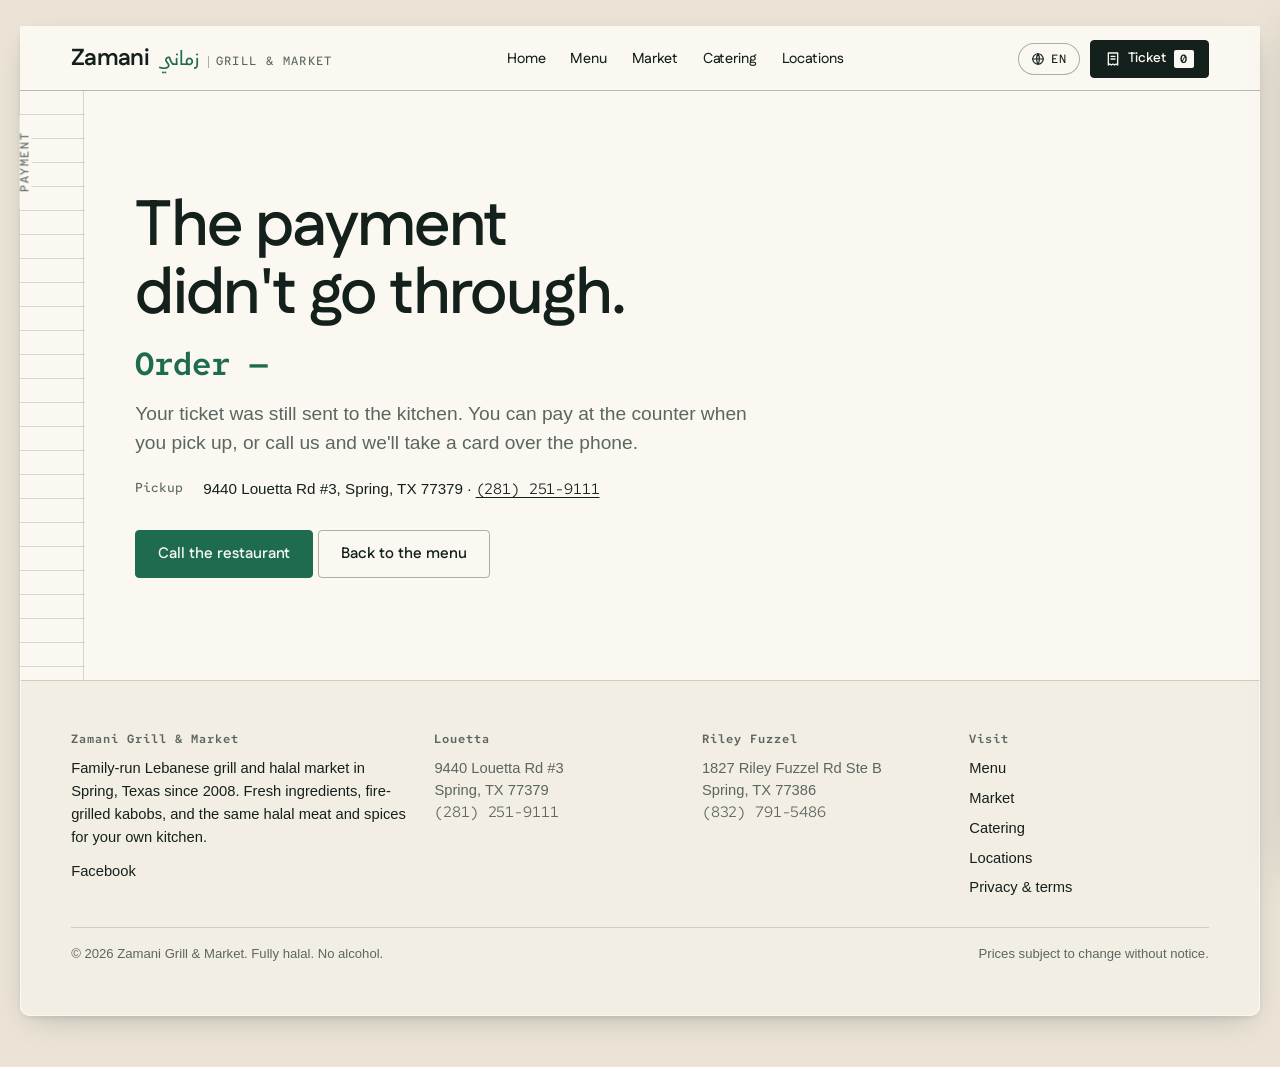
==== order/failed/index.html @ 2bc79185 "Zamani Grill & Market: new multi-page site with pickup ordering, market shop, catering, 5 languages " ====
<!doctype html>
<html lang="en" dir="ltr" data-tax="0.0825">
<head>
<title data-i18n="title.failed">Payment didn't go through · Zamani Grill &amp; Market</title>
<meta name="robots" content="noindex, nofollow">
<!-- @head -->
<meta charset="utf-8">
<meta name="viewport" content="width=device-width, initial-scale=1, viewport-fit=cover">
<link rel="icon" href="../../favicon.svg" type="image/svg+xml">
<link rel="canonical" href="https://zamanigrill.com/order/failed/">
<link rel="alternate" hreflang="ar" href="https://zamanigrill.com/order/failed/?lang=ar">
<link rel="alternate" hreflang="fa" href="https://zamanigrill.com/order/failed/?lang=fa">
<link rel="alternate" hreflang="hi" href="https://zamanigrill.com/order/failed/?lang=hi">
<link rel="alternate" hreflang="ur" href="https://zamanigrill.com/order/failed/?lang=ur">
<link rel="alternate" hreflang="en" href="https://zamanigrill.com/order/failed/">
<link rel="alternate" hreflang="x-default" href="https://zamanigrill.com/order/failed/">
<meta name="theme-color" content="#FBF8F2">
<link rel="preconnect" href="https://fonts.googleapis.com">
<link rel="preconnect" href="https://fonts.gstatic.com" crossorigin>
<link rel="stylesheet" href="https://fonts.googleapis.com/css2?family=Fustat:wght@500;650;700&family=Red+Hat+Mono:wght@400;500&display=swap">
<link rel="stylesheet" href="../../css/site.css">
<script>try{var l=localStorage.getItem("zamani-lang");if(l){l=JSON.parse(l);if(l&&l!=="en"){document.documentElement.lang=l;document.documentElement.dir=(l==="hi")?"ltr":"rtl"}}}catch(e){}</script>
<!-- /@head -->
</head>
<body class="page-thanks">
<!-- @contract -->
<!--
  DIRECTION CONTRACT — Levant Menu Card (seed 0db87a8c)
  THESIS: The menu is the page. A bright card of typography where every dish, price and pickup time is already set, English and
  Arabic at equal weight, and the photo is the garnish. It refuses the full-bleed food hero with an "Order Online" button.
  OWN-WORLD: Card stock #FBF8F2 as a shadowed sheet on a darker counter; ink #14201C; one cedar green #1E6B4F that owns whole
  regions (order rail, catering band); brass #B98A2E for the market; hairline rules, dashed dish leaders, tabular Red Hat Mono
  prices; Fustat for Latin and Arabic; round stamp "add", pill quantity, square remove; a left ruler rail aligning every course.
  STORY: A hungry neighbor sees the first course and its prices in one glance, adds in one tap, pays on the kitchen's own
  Priority payment page, and learns the same halal meat is sold next door.
  FIRST VIEWPORT: Left 7/12: wordmark, headline, lede, two actions, open-now line. Right 5/12: one framed dish photo cycling
  through the owner's own studio shots under a brass stamp. Phone: frame first, headline, cedar order rail pinned to the bottom.
  FORM: Levant Menu Card, candidate 7 of 7 on the grounded list, assigned by the roll; built code-led.
  FINISH: unreviewed and undocumented is unfinished; this build ends with the finish review, the verdict, DESIGN.md, and every
  shipping raster carrying its provenance.
-->
<!-- /@contract -->
<div class="sheet">
<!-- @header -->
<header class="top">
  <a class="wordmark" href="../../" aria-label="Zamani Grill & Market, home"><span class="lat">Zamani</span><span class="ar" lang="ar" aria-hidden="true">زماني</span><span class="sub">Grill &amp; Market</span></a>
  <nav class="nav" aria-label="Site"><a href="../../" data-i18n="nav.home">Home</a><a href="../../menu" data-i18n="nav.menu">Menu</a><a href="../../market" data-i18n="nav.market">Market</a><a href="../../catering" data-i18n="nav.catering">Catering</a><a href="../../locations" data-i18n="nav.locations">Locations</a></nav>
  <div class="top-actions">
    <details class="lang"><summary aria-label="Language"><svg viewBox="0 0 24 24" fill="none" stroke="currentColor" stroke-width="2" stroke-linecap="round" aria-hidden="true"><circle cx="12" cy="12" r="9"/><path d="M3 12h18M12 3c3 3.5 3 14.5 0 18M12 3c-3 3.5-3 14.5 0 18"/></svg><span class="cur">EN</span></summary><div class="lang-menu" role="group" aria-label="Choose language"></div></details>
    <button type="button" class="cartbtn" data-open-ticket aria-label="Open your ticket"><svg width="16" height="16" viewBox="0 0 24 24" fill="none" stroke="currentColor" stroke-width="2" stroke-linecap="round" stroke-linejoin="round" aria-hidden="true"><path d="M5 3h14v18l-2.3-1.6L14.4 21l-2.4-1.6L9.6 21l-2.3-1.6L5 21z"/><path d="M9 8h6M9 12h6"/></svg><span class="lbl" data-i18n="cart.ticket">Ticket</span><span class="count">0</span></button>
  </div>
</header>
<!-- /@header -->
<div class="grid">
  <div class="rail" aria-hidden="true"><span class="rail-label">Payment</span></div>
  <main class="main" id="main">
    <div class="thanks" data-last-order>
      <h1 data-i18n="fl.h1">The payment didn't go through.</h1>
      <div class="orderno"><span data-i18n="th.order">Order</span> <span data-order-no>—</span></div>
      <p class="lede" data-i18n="fl.lede">Your ticket was still sent to the kitchen. You can pay at the counter when you pick up, or call us and we'll take a card over the phone.</p>
      <dl class="kv"><dt data-i18n="th.pickup">Pickup</dt><dd>9440 Louetta Rd #3, Spring, TX 77379 · <a href="tel:+12812519111" class="mono">(281) 251-9111</a></dd></dl>
      <p style="margin-top:28px"><a class="btn" href="tel:+12812519111" data-i18n="fl.call">Call the restaurant</a> <a class="btn ghost" href="../../menu" data-i18n="th.again">Back to the menu</a></p>
    </div>
  </main>
</div>
<!-- @footer -->
<footer class="foot">
  <div><p class="fh" data-i18n="foot.about">Zamani Grill &amp; Market</p><p data-i18n="foot.blurb">Family-run Lebanese grill and halal market in Spring, Texas since 2008. Fresh ingredients, fire-grilled kabobs, and the same halal meat and spices for your own kitchen.</p>
    <p style="margin-top:12px"><a href="https://www.facebook.com/zamanimarketgrill" rel="noopener" target="_blank">Facebook</a></p></div>
  <div><p class="fh">Louetta</p><address>9440 Louetta Rd #3<br>Spring, TX 77379<br><a href="tel:+12812519111" class="mono">(281) 251-9111</a></address></div><div><p class="fh">Riley Fuzzel</p><address>1827 Riley Fuzzel Rd Ste B<br>Spring, TX 77386<br><a href="tel:+18327915486" class="mono">(832) 791-5486</a></address></div>
  <div><p class="fh" data-i18n="foot.visit">Visit</p><ul><li><a href="../../menu" data-i18n="nav.menu">Menu</a></li><li><a href="../../market" data-i18n="nav.market">Market</a></li><li><a href="../../catering" data-i18n="nav.catering">Catering</a></li><li><a href="../../locations" data-i18n="nav.locations">Locations</a></li><li><a href="../../privacy" data-i18n="foot.privacy">Privacy &amp; terms</a></li></ul></div>
  <div class="legal"><span>© <span class="num">2026</span> Zamani Grill &amp; Market. <span data-i18n="foot.halal">Fully halal. No alcohol.</span></span><span data-i18n="foot.prices">Prices subject to change without notice.</span></div>
</footer>
<!-- /@footer -->
</div>
<!-- @ticket -->
<div class="scrim" hidden></div>
<aside class="ticket" aria-label="Your ticket" role="dialog" aria-modal="true">
  <div class="ticket-head"><h2 data-i18n="cart.yourTicket">Your ticket</h2><button type="button" class="close" aria-label="Close" data-i18n-attr="aria-label:cart.close"><svg width="16" height="16" viewBox="0 0 24 24" fill="none" stroke="currentColor" stroke-width="2" stroke-linecap="round" aria-hidden="true"><path d="M18 6 6 18M6 6l12 12"/></svg></button></div>
  <div class="ticket-body"></div>
  <div class="ticket-foot"><div class="totals"></div><a class="btn" href="../../checkout" data-i18n="cart.checkout">Pickup &amp; pay</a></div>
</aside>
<div class="orderbar"><div class="sum"></div><a class="btn" href="../../checkout" data-i18n="cart.review">Review ticket</a></div>
<script src="../../js/site.js" defer></script>
<!-- /@ticket -->
</body>
</html>
---- css/site.css ----
/* Zamani Grill & Market — the Levant menu card
   One world: bright card stock, deep green-black ink, one cedar green that owns whole regions,
   a brass counterweight for the market, hairline rules, tabular numerals. */

:root{
  /* surfaces */
  --paper:#FBF8F2; --paper-2:#F3EEE4; --paper-3:#EAE3D6;
  /* text */
  --ink:#14201C; --muted:#5B6661; --ink-on-brand:#F4F8F5;
  /* brand — cedar green in three steps, brass counterweight */
  --brand:#1E6B4F; --brand-deep:#14523B; --brand-lt:#2F8A68; --accent:#B98A2E; --accent-deep:#8F6A1F;
  /* structure */
  --line:rgba(20,32,28,.16); --line-strong:rgba(20,32,28,.34); --rail:64px;
  /* type */
  --display:"Fustat",system-ui,-apple-system,"Segoe UI",Helvetica,Arial,sans-serif;
  --sans:-apple-system,BlinkMacSystemFont,"Segoe UI",Helvetica,Arial,sans-serif;
  --mono:"Red Hat Mono",ui-monospace,Menlo,Consolas,monospace;
  --arabic:"Fustat","Noto Naskh Arabic",system-ui,sans-serif;
  --ease:cubic-bezier(.16,1,.3,1); --fast:180ms; --slow:420ms;
  --maxw:1240px; --r:4px; --r-lg:10px;
  --shadow:0 10px 30px -12px rgba(20,32,28,.28), 0 2px 6px -2px rgba(20,32,28,.14);
  --card-pad:clamp(20px,4vw,56px);
  color-scheme:light;
}
html[dir="rtl"]{--display:var(--arabic);--sans:var(--arabic)}
html[lang="fa"]{--arabic:"Vazirmatn","Fustat",system-ui,sans-serif}
html[lang="ur"]{--arabic:"Noto Nastaliq Urdu","Fustat",system-ui,sans-serif}
html[lang="hi"]{--display:"Noto Sans Devanagari","Fustat",system-ui,sans-serif;--sans:"Noto Sans Devanagari",system-ui,sans-serif}
html[lang="ur"] body{line-height:1.9}

*,*::before,*::after{box-sizing:border-box}
html{scroll-behavior:smooth;-webkit-text-size-adjust:100%}
html,body{overflow-x:clip}
body{margin:0;background:var(--paper-3);color:var(--ink);font:400 1rem/1.55 var(--sans);
  font-feature-settings:"kern","liga";-webkit-font-smoothing:antialiased;min-height:100svh}
::selection{background:var(--brand);color:var(--ink-on-brand)}
:focus-visible{outline:2px solid var(--brand);outline-offset:3px;border-radius:2px}
img{display:block;max-width:100%;height:auto}
a{color:inherit;text-underline-offset:.18em;text-decoration-thickness:1px}
button{font:inherit;color:inherit;cursor:pointer}
h1,h2,h3,h4{font-family:var(--display);font-weight:600;letter-spacing:-.025em;line-height:1.05;margin:0;text-wrap:balance}
html[dir="rtl"] h1,html[dir="rtl"] h2,html[dir="rtl"] h3,html[dir="rtl"] h4{letter-spacing:0;line-height:1.3}
p{margin:0;text-wrap:pretty}
.mono,.price,.hours time,.eyebrow-num{font-family:var(--mono);font-variant-numeric:tabular-nums;letter-spacing:-.01em}
.num{font-variant-numeric:tabular-nums}
.visually-hidden{position:absolute!important;width:1px;height:1px;overflow:hidden;clip:rect(0 0 0 0);white-space:nowrap}
html{scrollbar-color:var(--brand) var(--paper-2)}
::-webkit-scrollbar{width:10px;height:10px}::-webkit-scrollbar-thumb{background:var(--brand);border-radius:0}::-webkit-scrollbar-track{background:var(--paper-2)}

/* ---------- the sheet: one card on the counter ---------- */
.sheet{max-width:var(--maxw);margin:clamp(10px,2vw,28px) auto clamp(24px,4vw,56px);background:var(--paper);
  box-shadow:var(--shadow);border-radius:var(--r-lg);position:relative;isolation:isolate}
.sheet::before{content:"";position:absolute;inset:0;pointer-events:none;border-radius:inherit;
  box-shadow:inset 0 0 0 1px rgba(255,255,255,.6)}
.grid{display:grid;grid-template-columns:var(--rail) minmax(0,1fr)}
.rail{border-inline-end:1px solid var(--line);position:relative;background:
  repeating-linear-gradient(to bottom,transparent 0 23px,var(--line) 23px 24px);}
.rail-label{position:sticky;top:12px;writing-mode:vertical-rl;transform:rotate(180deg);
  font:500 .72rem/1 var(--mono);letter-spacing:.14em;text-transform:uppercase;color:var(--muted);
  padding:16px 0;margin-inline-start:calc(50% - .6em);white-space:nowrap;background:var(--paper)}
html[dir="rtl"] .rail-label{transform:none}
.main{min-width:0}

/* ---------- top bar ---------- */
.top{display:grid;grid-template-columns:auto 1fr auto;align-items:center;gap:clamp(12px,2.5vw,32px);
  padding:14px var(--card-pad) 12px;border-bottom:1px solid var(--line);background:var(--paper);
  position:sticky;top:0;z-index:40}
.top::after{content:"";position:absolute;left:0;right:0;bottom:-1px;height:1px;background:var(--line)}
.wordmark{display:flex;align-items:baseline;gap:.55em;text-decoration:none;line-height:1}
.wordmark .lat{font:700 1.45rem/1 var(--display);letter-spacing:-.03em}
.wordmark .ar{font:500 1.25rem/1 "Fustat","Noto Naskh Arabic",sans-serif;color:var(--brand);direction:rtl;unicode-bidi:isolate}
.wordmark .sub{font:500 .72rem/1 var(--mono);letter-spacing:.12em;text-transform:uppercase;color:var(--muted);
  padding-inline-start:.6em;border-inline-start:1px solid var(--line-strong)}
.nav{display:flex;gap:clamp(10px,1.6vw,22px);justify-content:center;flex-wrap:wrap}
.nav a{font:500 .9rem/1 var(--display);text-decoration:none;padding:10px 2px;position:relative;letter-spacing:-.005em}
.nav a::after{content:"";position:absolute;left:0;right:0;bottom:4px;height:2px;background:var(--brand);
  transform:scaleX(0);transform-origin:left;transition:transform var(--fast) var(--ease)}
html[dir="rtl"] .nav a::after{transform-origin:right}
.nav a:hover::after,.nav a[aria-current="page"]::after{transform:scaleX(1)}
.top-actions{display:flex;align-items:center;gap:10px}

/* language switcher: a stamp, not a dropdown */
.lang{position:relative}
.lang > summary{list-style:none;display:inline-flex;align-items:center;gap:.5em;padding:8px 12px;border:1px solid var(--line-strong);
  border-radius:999px;font:500 .78rem/1 var(--mono);letter-spacing:.06em;cursor:pointer;background:var(--paper);user-select:none}
.lang > summary::-webkit-details-marker{display:none}
.lang > summary svg{width:14px;height:14px}
.lang[open] > summary{border-color:var(--ink)}
.lang-menu{position:absolute;inset-inline-end:0;top:calc(100% + 8px);background:var(--paper);border:1px solid var(--line-strong);
  border-radius:var(--r-lg);box-shadow:var(--shadow);padding:6px;min-width:190px;z-index:50;display:grid}
.lang-menu button{display:flex;justify-content:space-between;gap:16px;align-items:center;width:100%;text-align:start;border:0;background:none;
  padding:10px 12px;border-radius:6px;font-size:.95rem}
.lang-menu button:hover{background:var(--paper-2)}
.lang-menu button[aria-pressed="true"]{background:var(--brand);color:var(--ink-on-brand)}
.lang-menu button .native{font-size:1.05rem}
.lang-menu button .code{font:500 .72rem/1 var(--mono);letter-spacing:.1em;opacity:.7}

/* cart button: a square ticket */
.cartbtn{display:inline-flex;align-items:center;gap:.55em;border:1px solid var(--ink);background:var(--ink);color:var(--paper);
  padding:9px 14px;border-radius:var(--r);font:600 .85rem/1 var(--display);text-decoration:none;
  transition:background var(--fast) var(--ease),transform var(--fast) var(--ease)}
.cartbtn:hover{background:var(--brand-deep);border-color:var(--brand-deep)}
.cartbtn .count{font:600 .78rem/1 var(--mono);background:var(--paper);color:var(--ink);min-width:1.6em;padding:3px 5px;border-radius:2px;text-align:center}
.cartbtn.bump{animation:bump var(--slow) var(--ease)}
@keyframes bump{0%{transform:scale(1)}30%{transform:scale(1.06)}100%{transform:scale(1)}}

/* ---------- buttons: distinct shapes, state by fill ---------- */
.btn{display:inline-flex;align-items:center;justify-content:center;gap:.5em;padding:14px 22px;border-radius:var(--r);
  border:1px solid var(--brand);background:var(--brand);color:var(--ink-on-brand);font:600 .95rem/1 var(--display);
  text-decoration:none;transition:background var(--fast) var(--ease),border-color var(--fast) var(--ease),transform var(--fast) var(--ease);
  min-height:48px}
.btn:hover{background:var(--brand-deep);border-color:var(--brand-deep)}
.btn:active{transform:translateY(1px)}
.btn.ghost{background:transparent;color:var(--ink);border-color:var(--line-strong)}
.btn.ghost:hover{background:var(--paper-2);border-color:var(--ink)}
.btn.paper{background:var(--paper);color:var(--ink);border-color:var(--paper)}
.btn.paper:hover{background:var(--paper-2)}
.btn.brass{background:var(--accent);border-color:var(--accent);color:var(--ink)}
.btn.brass:hover{background:var(--accent-deep);border-color:var(--accent-deep);color:var(--paper)}
.btn[disabled],.btn[aria-disabled="true"]{opacity:.5;cursor:not-allowed}
.btn.loading{position:relative;color:transparent}
.btn.loading::after{content:"";position:absolute;width:18px;height:18px;border:2px solid currentColor;border-color:var(--paper) var(--paper) transparent;
  border-radius:50%;animation:spin .8s linear infinite;color:var(--paper)}
@keyframes spin{to{transform:rotate(360deg)}}
.link{background:none;border:0;padding:0;text-decoration:underline;text-underline-offset:.18em;color:var(--brand-deep)}

/* ---------- sections ---------- */
.section{padding:clamp(40px,6vw,88px) var(--card-pad)}
.section + .section{border-top:1px solid var(--line)}
.section-head{display:flex;align-items:flex-end;justify-content:space-between;gap:24px;flex-wrap:wrap;margin-bottom:clamp(20px,3vw,36px)}
.section-head h2{font-size:clamp(1.9rem,3.4vw,2.9rem)}
.section-head p{max-width:52ch;color:var(--muted)}
.lede{font-size:clamp(1.05rem,1.5vw,1.25rem);color:var(--muted);max-width:60ch;line-height:1.5}

/* ---------- hero: the first course is on the card already ---------- */
.hero{display:grid;grid-template-columns:minmax(0,7fr) minmax(0,5fr);gap:clamp(24px,4vw,64px);padding:clamp(28px,4.5vw,64px) var(--card-pad) clamp(28px,4vw,56px);align-items:start}
.hero h1{font-size:clamp(2.4rem,5.4vw,4.6rem);font-weight:650;line-height:.98;max-width:12ch}
.hero h1 em{font-style:normal;color:var(--brand)}
.hero .lede{margin-top:18px}
.hero-cta{display:flex;gap:12px;flex-wrap:wrap;margin-top:28px;align-items:center}
.hero-meta{display:flex;flex-wrap:wrap;gap:8px 20px;margin-top:28px;padding-top:18px;border-top:1px solid var(--line);font-size:.9rem;color:var(--muted)}
.hero-meta b{color:var(--ink);font-weight:600}
.hero-meta .open{color:var(--brand-deep);font-weight:600}
.hero-meta .closed{color:#8A3B2E;font-weight:600}
.frame{position:relative;background:var(--paper-2);border:1px solid var(--line);border-radius:var(--r-lg);padding:10px;}
.frame img{border-radius:6px;aspect-ratio:4/3;object-fit:cover;width:100%;min-width:0}
.frame{min-width:0}
.frame figcaption{display:flex;justify-content:space-between;flex-wrap:wrap;gap:4px 12px;padding:12px 6px 2px;font-size:.85rem;color:var(--muted)}
.frame figcaption b{color:var(--ink);font-weight:600}
.frame .stamp{position:absolute;top:-10px;inset-inline-end:18px;background:var(--accent);color:var(--ink);font:600 .74rem/1 var(--mono);
  letter-spacing:.12em;text-transform:uppercase;padding:7px 10px;border-radius:2px;transform:rotate(2deg)}

/* ---------- the menu: courses and dish rows ---------- */
.course{padding:clamp(28px,4vw,52px) var(--card-pad)}
.course + .course{border-top:1px solid var(--line)}
.course-head{display:grid;grid-template-columns:1fr auto;align-items:baseline;gap:16px;margin-bottom:18px;position:sticky;top:64px;background:var(--paper);z-index:5;padding:10px 0;border-bottom:1px solid var(--line)}
.course-head h2{font-size:clamp(1.5rem,2.6vw,2.2rem)}
.course-head .note{color:var(--muted);font-size:.88rem;max-width:48ch;text-align:end}
.course-head .n{font:500 .74rem/1 var(--mono);letter-spacing:.1em;color:var(--muted)}
.dishes{display:grid;gap:0}
.dish{display:grid;grid-template-columns:112px minmax(0,1fr) auto;gap:18px;align-items:center;padding:16px 0;border-bottom:1px dashed var(--line);position:relative}
.dish.no-img{grid-template-columns:minmax(0,1fr) auto}
.dish-img{width:112px;aspect-ratio:4/3;object-fit:cover;border-radius:6px;background:var(--paper-2);border:1px solid var(--line)}
.dish-body h3{font-size:1.15rem;font-weight:600;display:flex;gap:.55em;align-items:baseline;flex-wrap:wrap}
.dish-body h3 .code{font:500 .72rem/1 var(--mono);letter-spacing:.08em;color:var(--muted);padding:3px 5px;border:1px solid var(--line);border-radius:2px}
.dish-body p{color:var(--muted);font-size:.94rem;margin-top:4px;max-width:58ch}
.dish-body .tag{display:inline-block;font:500 .74rem/1 var(--mono);letter-spacing:.08em;color:var(--brand-deep);margin-top:6px;margin-inline-end:10px}
.dish-side{display:flex;align-items:center;gap:14px;justify-self:end}
.price{font-size:1.05rem;font-weight:500;white-space:nowrap}
.price.est::after{content:"~";color:var(--accent-deep);margin-inline-start:2px}
.variants{display:flex;flex-direction:column;align-items:flex-end;gap:6px}
.variants .price{font-size:.95rem}
.variants small{font:400 .72rem/1 var(--sans);color:var(--muted);margin-inline-end:.5em}
/* add: a round stamp */
.add{width:44px;height:44px;border-radius:50%;border:1.5px solid var(--ink);background:var(--paper);display:grid;place-items:center;
  transition:background var(--fast) var(--ease),transform var(--fast) var(--ease),border-color var(--fast) var(--ease);flex:none}
.add svg{width:18px;height:18px;stroke:currentColor;fill:none;stroke-width:2;stroke-linecap:round}
.add:hover{background:var(--ink);color:var(--paper)}
.add:active{transform:scale(.92)}
.add.pressed{background:var(--brand);border-color:var(--brand);color:var(--paper);animation:press var(--slow) var(--ease)}
@keyframes press{0%{transform:scale(.9)}50%{transform:scale(1.08)}100%{transform:scale(1)}}
/* configure panel (variants / choices) — inline, under the row */
.config{grid-column:1 / -1;background:var(--paper-2);border:1px solid var(--line);border-radius:var(--r-lg);padding:16px 18px;display:grid;gap:14px;margin-top:4px}
.config[hidden]{display:none}
.config h4{font:500 .84rem/1.3 var(--mono);letter-spacing:.01em;color:var(--muted)}
.config .group{display:flex;flex-wrap:wrap;gap:8px}
.choice{position:relative}
.choice input{position:absolute;opacity:0;inset:0;cursor:pointer}
.choice > span{display:inline-flex;align-items:center;gap:.5em;padding:9px 14px;border:1px solid var(--line-strong);border-radius:999px;background:var(--paper);font-size:.92rem;min-height:40px;transition:background var(--fast) var(--ease),color var(--fast) var(--ease)}
.choice input:checked + span{background:var(--ink);color:var(--paper);border-color:var(--ink)}
.choice input:focus-visible + span{outline:2px solid var(--brand);outline-offset:2px}
.config-foot{display:flex;justify-content:space-between;align-items:center;gap:12px;flex-wrap:wrap}
.qty{display:inline-flex;align-items:center;border:1px solid var(--ink);border-radius:999px;overflow:hidden;height:40px}
.qty button{width:40px;height:40px;border:0;background:var(--paper);font-size:1.1rem;transition:background var(--fast)}
.qty button:hover{background:var(--paper-3)}
.qty output{min-width:2.4em;text-align:center;font-family:var(--mono);font-weight:500}
.config .err{color:#8A3B2E;font-size:.88rem}

/* ---------- the ticket (cart) ---------- */
.ticket{position:fixed;inset-block:0;inset-inline-end:0;width:min(420px,100%);background:var(--paper);border-inline-start:1px solid var(--line-strong);
  box-shadow:-20px 0 50px -30px rgba(20,32,28,.4);z-index:60;transform:translateX(104%);transition:transform var(--slow) var(--ease);display:grid;grid-template-rows:auto 1fr auto}
html[dir="rtl"] .ticket{transform:translateX(-104%);box-shadow:20px 0 50px -30px rgba(20,32,28,.4)}
.ticket[data-open]{transform:none}
.ticket-head{display:flex;justify-content:space-between;align-items:center;padding:18px 20px;border-bottom:1px solid var(--line)}
.ticket-head h2{font-size:1.2rem}
.ticket-head .close{width:40px;height:40px;border:1px solid var(--line-strong);border-radius:var(--r);background:var(--paper);display:grid;place-items:center}
.ticket-body{overflow:auto;padding:8px 20px}
.ticket-empty{padding:40px 10px;text-align:center;color:var(--muted)}
.line{display:grid;grid-template-columns:1fr auto;gap:4px 14px;padding:14px 0;border-bottom:1px dashed var(--line);animation:stamp var(--slow) var(--ease)}
@keyframes stamp{0%{opacity:0;transform:translateY(-6px) scale(.98)}100%{opacity:1;transform:none}}
.line .name{font-weight:600;font-family:var(--display)}
.line .meta{color:var(--muted);font-size:.86rem;grid-column:1}
.line .price{grid-row:1;grid-column:2}
.line .ctl{grid-column:1 / -1;display:flex;justify-content:space-between;align-items:center;margin-top:6px}
.line .rm{width:32px;height:32px;border:1px solid var(--line-strong);border-radius:3px;background:var(--paper);display:grid;place-items:center;color:var(--muted)}
.line .rm:hover{border-color:#8A3B2E;color:#8A3B2E}
.line .qty{height:34px}.line .qty button{width:34px;height:34px}
.ticket-foot{border-top:1px solid var(--line);padding:16px 20px 20px;background:var(--paper-2)}
.totals{display:grid;gap:6px;font-size:.95rem}
.totals div{display:flex;justify-content:space-between;gap:12px}
.totals .grand{font-weight:600;font-size:1.1rem;border-top:1px solid var(--line-strong);padding-top:8px;margin-top:4px}
.totals small{color:var(--muted)}
.ticket-foot .btn{width:100%;margin-top:14px}
.scrim{position:fixed;inset:0;background:rgba(20,32,28,.35);backdrop-filter:blur(2px);z-index:55;opacity:0;pointer-events:none;transition:opacity var(--slow) var(--ease)}
.scrim[data-open]{opacity:1;pointer-events:auto}

/* order rail: a solid cedar field pinned to the bottom on phones */
.orderbar{position:fixed;left:0;right:0;bottom:0;z-index:45;background:var(--brand);color:var(--ink-on-brand);display:none;
  grid-template-columns:1fr auto;align-items:center;gap:12px;padding:12px 16px calc(12px + env(safe-area-inset-bottom));
  transform:translateY(110%);transition:transform var(--slow) var(--ease)}
.orderbar[data-show]{transform:none}
.orderbar .sum{font:600 .95rem/1.2 var(--display)}
.orderbar .sum small{display:block;font:400 .78rem/1.2 var(--sans);opacity:.85;margin-top:2px}
.orderbar .btn{background:var(--paper);color:var(--ink);border-color:var(--paper)}
.orderbar .btn:hover{background:var(--paper-2);color:var(--ink);border-color:var(--paper-2)}

/* ---------- stepped bands (pickup times, price ladders) ---------- */
.steps{display:grid;grid-auto-flow:column;grid-auto-columns:1fr;border:1px solid var(--ink);border-radius:var(--r);overflow:hidden}
.steps label{position:relative;cursor:pointer}
.steps input{position:absolute;opacity:0;inset:0;cursor:pointer}
.steps label > span{display:grid;gap:3px;padding:12px 12px 10px;border-inline-end:1px solid var(--ink);min-height:64px;text-align:center;
  transition:background var(--fast) var(--ease),color var(--fast) var(--ease)}
.steps label:last-child > span{border-inline-end:0}
.steps b{font:600 1rem/1.2 var(--display)}
.steps small{font:400 .74rem/1.2 var(--sans);color:var(--muted)}
.steps input:checked + span{background:var(--brand);color:var(--ink-on-brand)}
.steps input:checked + span small{color:inherit;opacity:.85}
.steps input:focus-visible + span{outline:2px solid var(--accent);outline-offset:-3px}
.steps.n5{grid-auto-columns:minmax(0,1fr)}

/* ---------- forms ---------- */
.form{display:grid;gap:18px}
.field{display:grid;gap:6px}
.field label,.field legend{font:500 .84rem/1.3 var(--mono);letter-spacing:.01em;color:var(--muted)}
.field input,.field select,.field textarea{font:inherit;padding:13px 14px;border:1px solid var(--line-strong);border-radius:var(--r);background:var(--paper);color:var(--ink);width:100%;min-height:48px}
.field input:focus,.field textarea:focus,.field select:focus{outline:2px solid var(--brand);outline-offset:0;border-color:var(--brand)}
.field input::placeholder,.field textarea::placeholder{color:#8A938F}
.field textarea{min-height:96px;resize:vertical}
.field .hint{font-size:.84rem;color:var(--muted)}
.field.invalid input,.field.invalid textarea{border-color:#8A3B2E}
.field .error{display:none;font-size:.84rem;color:#8A3B2E}
.field.invalid .error{display:block}
fieldset{border:0;padding:0;margin:0;display:grid;gap:10px}
.two{display:grid;grid-template-columns:1fr 1fr;gap:16px}
.radio-cards{display:grid;gap:10px}
.radio-card{position:relative}
.radio-card input{position:absolute;opacity:0;inset:0;cursor:pointer}
.radio-card > span{display:grid;grid-template-columns:1fr auto;gap:2px 12px;padding:14px 16px;border:1px solid var(--line-strong);border-radius:var(--r-lg);background:var(--paper);transition:background var(--fast),border-color var(--fast)}
.radio-card > span > b{font-family:var(--display);font-weight:600}
.radio-card > span > small{color:var(--muted);grid-column:1;font-size:.86rem;font-family:var(--sans)}
.radio-card > span > .price{grid-row:1;grid-column:2}
.radio-card input:checked + span{border-color:var(--brand);background:rgba(30,107,79,.08)}
.radio-card input:focus-visible + span{outline:2px solid var(--brand);outline-offset:2px}
.notice{border:1px solid var(--line-strong);border-radius:var(--r-lg);padding:14px 16px;font-size:.92rem;background:var(--paper-2);display:flex;gap:12px;align-items:flex-start}
.notice.brass{border-color:var(--accent);background:rgba(185,138,46,.1)}
.notice svg{flex:none;width:18px;height:18px;margin-top:2px}

/* ---------- band regions (cedar owns the region) ---------- */
.band{background:var(--brand);color:var(--ink-on-brand);padding:clamp(40px,6vw,88px) var(--card-pad)}
.band h2{font-size:clamp(1.9rem,3.6vw,3rem);max-width:18ch}
.band p{opacity:.9;max-width:56ch}
.band .btn{background:var(--paper);color:var(--ink);border-color:var(--paper)}
.band .btn:hover{background:var(--paper-2)}
.band .btn.ghost{background:transparent;color:var(--ink-on-brand);border-color:rgba(255,255,255,.5)}
.band .btn.ghost:hover{background:rgba(255,255,255,.1)}
.band-grid{display:grid;grid-template-columns:minmax(0,1fr) minmax(0,1fr);gap:clamp(24px,4vw,64px);align-items:center}
.band.brass{background:var(--accent);color:var(--ink)}
.band.brass .btn{background:var(--ink);color:var(--paper);border-color:var(--ink)}
.band.brass .btn:hover{background:var(--brand-deep);border-color:var(--brand-deep)}
.band.brass .btn.ghost{background:transparent;color:var(--ink);border-color:rgba(20,32,28,.45)}
.band.brass .btn.ghost:hover{background:rgba(20,32,28,.08);border-color:var(--ink)}
.band .fact{display:grid;gap:4px;padding:16px 0;border-top:1px solid rgba(255,255,255,.25)}
.band .fact b{font:600 1.6rem/1.15 var(--display)}
.band .fact span{opacity:.85;font-size:.9rem}
.band.brass .fact{border-top-color:rgba(20,32,28,.25)}

/* ---------- two places ---------- */
.places{display:grid;grid-template-columns:1fr 1fr;gap:clamp(16px,2.5vw,32px)}
.place{border:1px solid var(--line);border-radius:var(--r-lg);overflow:hidden;background:var(--paper);display:grid;grid-template-rows:auto 1fr;transition:transform var(--slow) var(--ease),box-shadow var(--slow) var(--ease)}
.place:hover{transform:translateY(-2px);box-shadow:var(--shadow)}
.place img{aspect-ratio:16/9;object-fit:cover;width:100%}
.place-body{padding:22px 22px 24px;display:grid;gap:10px;align-content:start}
.place-body h3,.place-body h2{font-size:1.5rem}
.place-body .kind{font:500 .74rem/1 var(--mono);letter-spacing:.1em;text-transform:uppercase;color:var(--brand-deep)}
.place-body address{font-style:normal;color:var(--muted);line-height:1.5}
.hours{display:grid;gap:4px;font-size:.92rem}
.hours div{display:flex;justify-content:space-between;gap:12px;border-bottom:1px dotted var(--line);padding:4px 0}
.hours time{font-size:.88rem}
.place-actions{display:flex;gap:10px;flex-wrap:wrap;margin-top:6px}
.unverified{font:500 .74rem/1.3 var(--mono);letter-spacing:.05em;color:var(--accent-deep);border:1px dashed var(--accent);padding:6px 8px;border-radius:2px;display:inline-block}

/* ---------- market shop tiles ---------- */
.aisles{display:grid;gap:clamp(28px,4vw,48px)}
.aisle{display:grid;grid-template-columns:minmax(0,2fr) minmax(0,3fr);gap:clamp(18px,3vw,40px);align-items:start}
.aisle .frame{position:sticky;top:84px}
.aisle .frame img{aspect-ratio:1}
.aisle h2{font-size:clamp(1.4rem,2.2vw,1.9rem);margin-bottom:6px}
.aisle .blurb{color:var(--muted);margin-bottom:12px}
.goods{display:grid}
.good{display:grid;grid-template-columns:minmax(0,1fr) auto auto;gap:14px;align-items:center;padding:12px 0;border-bottom:1px dashed var(--line)}
.good .nm{font-weight:600;font-family:var(--display)}
.good .ds{color:var(--muted);font-size:.88rem}
.good .unit{font:400 .74rem/1 var(--mono);color:var(--muted);letter-spacing:.04em}

/* ---------- proof strip ---------- */
.proof{display:grid;grid-template-columns:repeat(3,minmax(0,1fr));gap:1px;background:var(--line);border-block:1px solid var(--line)}
.proof > div{background:var(--paper);padding:22px var(--card-pad);display:grid;gap:4px}
.proof b{font:600 1.5rem/1.15 var(--display)}
.proof span{color:var(--muted);font-size:.9rem}

/* ---------- footer ---------- */
.foot{padding:clamp(32px,4vw,56px) var(--card-pad);border-top:1px solid var(--line);display:grid;grid-template-columns:1.4fr 1fr 1fr 1fr;gap:28px;font-size:.92rem;background:var(--paper-2);border-radius:0 0 var(--r-lg) var(--r-lg)}
.foot .fh{font:600 .78rem/1 var(--mono);letter-spacing:.08em;color:var(--muted);margin:0 0 12px}
.foot ul{list-style:none;padding:0;margin:0;display:grid;gap:7px}
.foot a{text-decoration:none}.foot a:hover{text-decoration:underline}
.foot address{font-style:normal;color:var(--muted);line-height:1.5}
.foot .legal{grid-column:1 / -1;border-top:1px solid var(--line);padding-top:16px;color:var(--muted);font-size:.82rem;display:flex;justify-content:space-between;gap:16px;flex-wrap:wrap}

/* ---------- reveal ---------- */
.rv{opacity:0;transform:translateY(12px);transition:opacity var(--slow) var(--ease),transform var(--slow) var(--ease)}
.rv.in{opacity:1;transform:none}

/* ---------- page-specific ---------- */
.page-head{padding:clamp(28px,4vw,56px) var(--card-pad) clamp(16px,2vw,28px);display:grid;gap:14px}
.page-head h1{font-size:clamp(2.2rem,4.6vw,3.8rem)}
.menu-layout{display:grid;grid-template-columns:minmax(0,1fr) 300px;gap:0}
.menu-aside{border-inline-start:1px solid var(--line);padding:24px 22px;position:sticky;top:64px;align-self:start;max-height:calc(100svh - 64px);overflow:auto}
.menu-aside .fh{font:600 .78rem/1 var(--mono);letter-spacing:.08em;color:var(--muted);margin:0 0 12px}
.menu-aside nav{display:grid;gap:2px}
.menu-aside nav a{text-decoration:none;padding:8px 10px;border-radius:4px;font-size:.95rem;display:flex;justify-content:space-between;gap:10px}
.menu-aside nav a:hover{background:var(--paper-2)}
.menu-aside nav a.active{background:var(--ink);color:var(--paper)}
.menu-aside nav a .n{font:500 .74rem/1 var(--mono);opacity:.6}
.menu-aside .mini{margin-top:22px;padding-top:18px;border-top:1px solid var(--line);font-size:.9rem;color:var(--muted);display:grid;gap:8px}
.course-nav{display:none;gap:8px;overflow-x:auto;padding:10px var(--card-pad);border-bottom:1px solid var(--line);position:sticky;top:64px;background:var(--paper);z-index:6;scrollbar-width:none}
.course-nav::-webkit-scrollbar{display:none}
.course-nav a{white-space:nowrap;text-decoration:none;padding:8px 12px;border:1px solid var(--line-strong);border-radius:999px;font-size:.86rem}
.course-nav a.active{background:var(--ink);color:var(--paper);border-color:var(--ink)}
.checkout{display:grid;grid-template-columns:minmax(0,1fr) 380px;gap:clamp(24px,4vw,64px);padding:clamp(24px,4vw,56px) var(--card-pad)}
.summary{border:1px solid var(--line);border-radius:var(--r-lg);background:var(--paper-2);padding:20px;position:sticky;top:84px;align-self:start}
.summary h2{font-size:1.2rem;margin-bottom:8px}
.summary .line{animation:none}
.thanks{padding:clamp(40px,8vw,120px) var(--card-pad);max-width:720px}
.thanks h1{font-size:clamp(2.2rem,5vw,4rem)}
.thanks .orderno{font:600 clamp(1.4rem,3vw,2rem)/1 var(--mono);color:var(--brand);margin:20px 0}
.kv{display:grid;grid-template-columns:auto 1fr;gap:8px 20px;font-size:.95rem;margin-top:20px}
.kv dt{color:var(--muted);font:500 .84rem/1.6 var(--mono)}
.kv dd{margin:0}
.catering-grid{display:grid;grid-template-columns:minmax(0,1fr) minmax(0,1fr);gap:clamp(24px,4vw,64px);align-items:start}
.pricelist{display:grid}
.pricelist div{display:grid;grid-template-columns:1fr auto;gap:12px;padding:12px 0;border-bottom:1px dashed var(--line)}
.pricelist b{font-family:var(--display);font-weight:600}
.pricelist small{color:var(--muted);display:block;font-size:.86rem}
.skeleton{background:linear-gradient(90deg,var(--paper-2),var(--paper-3),var(--paper-2));background-size:200% 100%;animation:sh 1.2s linear infinite;border-radius:4px;min-height:1em}
@keyframes sh{to{background-position:-200% 0}}
.toast{position:fixed;left:50%;bottom:calc(84px + env(safe-area-inset-bottom));transform:translate(-50%,20px);background:var(--ink);color:var(--paper);padding:12px 16px;border-radius:6px;font-size:.92rem;opacity:0;transition:opacity var(--fast),transform var(--fast) var(--ease);z-index:70;pointer-events:none;box-shadow:var(--shadow)}
.toast[data-show]{opacity:1;transform:translate(-50%,0)}

/* ---------- responsive ---------- */
@media (max-width:1040px){
  .menu-layout{grid-template-columns:minmax(0,1fr)}
  .menu-aside{display:none}
  .course-nav{display:flex}
  .foot{grid-template-columns:repeat(2,minmax(0,1fr))}
  .checkout{grid-template-columns:minmax(0,1fr)}
  .summary{position:static}
}
@media (max-width:860px){
  :root{--rail:0px}
  .rail{display:none}
  .grid{grid-template-columns:minmax(0,1fr)}
  .top{grid-template-columns:minmax(0,1fr) auto;padding:10px 16px;row-gap:4px}
  .top-actions{grid-row:1;grid-column:2}
  .nav{grid-row:2;grid-column:1 / -1;justify-content:flex-start;gap:4px;overflow-x:auto;scrollbar-width:none;margin:0 -16px;padding:0 16px}
  .nav::-webkit-scrollbar{display:none}
  .nav a{padding:8px 8px;font-size:.88rem}
  .wordmark .sub{display:none}
  .hero{grid-template-columns:minmax(0,1fr)}
  .hero .frame{order:-1}
  .band-grid,.places,.aisle,.catering-grid{grid-template-columns:minmax(0,1fr)}
  .aisle .frame{position:static}
  .proof{grid-template-columns:minmax(0,1fr)}
  .orderbar{display:grid}
  .course-head{top:112px}
  .course-nav{top:112px}
  .two{grid-template-columns:minmax(0,1fr)}
  .steps{grid-auto-flow:row;grid-template-columns:repeat(2,minmax(0,1fr))}
  .steps label > span{border-inline-end:0;border-bottom:1px solid var(--ink)}
  .steps label:nth-child(odd) > span{border-inline-end:1px solid var(--ink)}
  .steps label:nth-last-child(-n+2) > span{border-bottom:0}
  .sheet{margin:0;border-radius:0;box-shadow:none}
  body{background:var(--paper)}
  .cartbtn .lbl{display:none}
  .foot{grid-template-columns:minmax(0,1fr)}
}
@media (max-width:520px){
  .dish{grid-template-columns:84px minmax(0,1fr);gap:12px}
  .dish-img{width:84px}
  .dish-side{grid-column:2;justify-self:stretch;justify-content:space-between;margin-top:4px}
  .dish.no-img .dish-side{grid-column:1}
  .dish-body h3{font-size:1.05rem}
  .good{grid-template-columns:minmax(0,1fr) auto;row-gap:6px}
  .good .add{grid-column:2}
  .hero-cta .btn{flex:1 1 100%}
}
@media (prefers-reduced-motion:reduce){
  html{scroll-behavior:auto}
  *,*::before,*::after{animation:none!important;transition:none!important}
  .rv{opacity:1!important;transform:none!important}
}
@media print{
  .top,.orderbar,.ticket,.scrim,.rail,.course-nav,.menu-aside,.add,.cartbtn{display:none!important}
  .sheet{box-shadow:none;margin:0}
  .course-head{position:static}
}
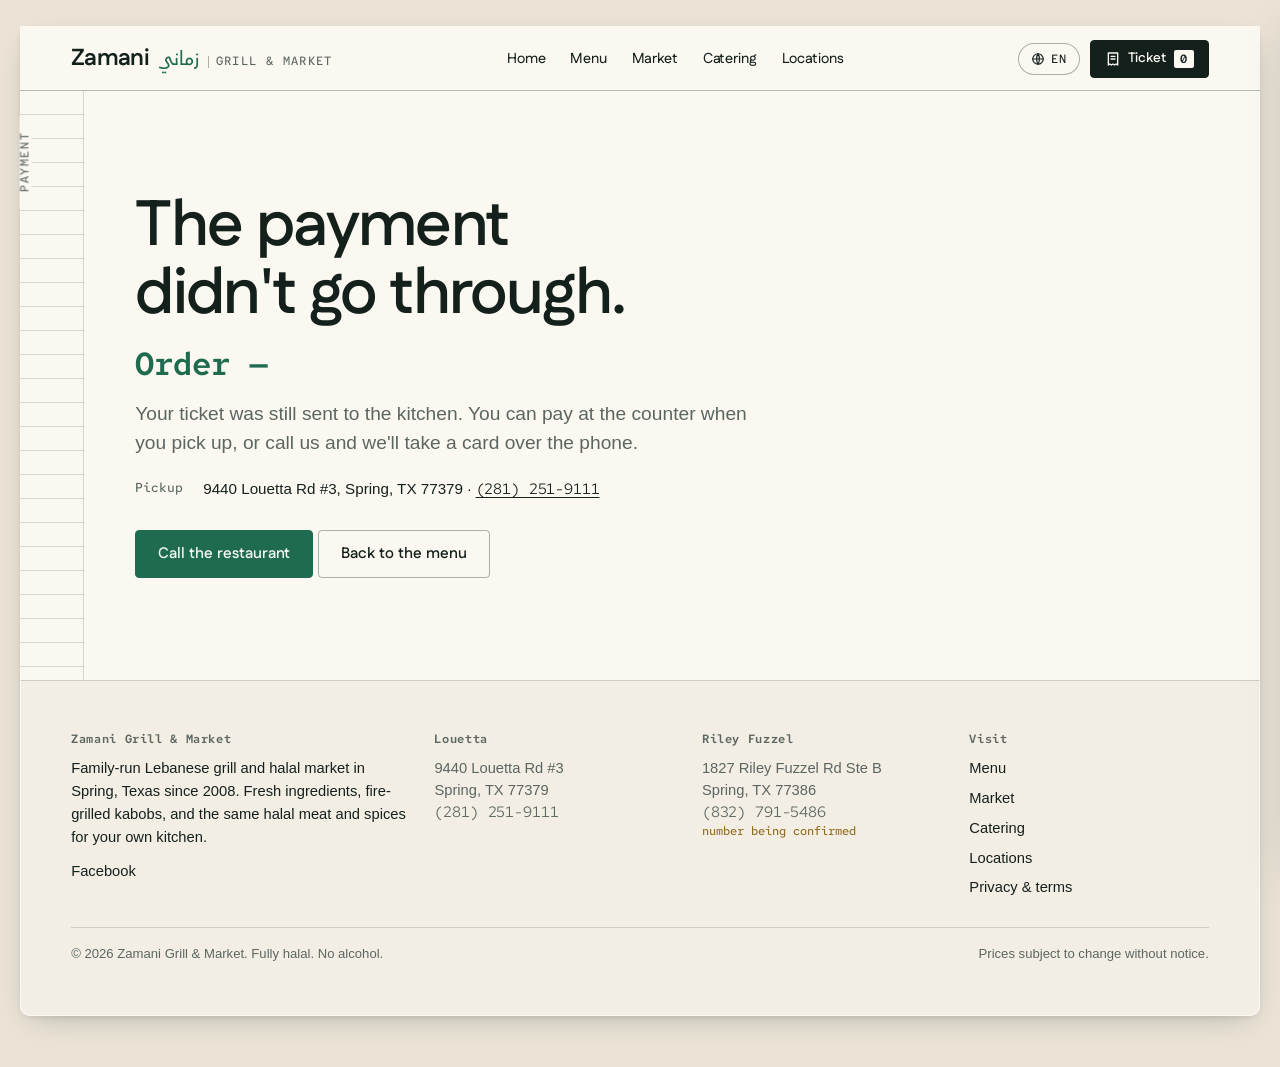
==== commit 46679af1: "Finish-review fixes: first course in the hero, kicker labels removed, unsourced claims marked or cut" ====
--- a/order/failed/index.html
+++ b/order/failed/index.html
@@ -17,7 +17,7 @@
 <meta name="theme-color" content="#FBF8F2">
 <link rel="preconnect" href="https://fonts.googleapis.com">
 <link rel="preconnect" href="https://fonts.gstatic.com" crossorigin>
-<link rel="stylesheet" href="https://fonts.googleapis.com/css2?family=Fustat:wght@500;650;700&family=Red+Hat+Mono:wght@400;500&display=swap">
+<link rel="stylesheet" href="https://fonts.googleapis.com/css2?family=Fustat:wght@500..700&family=Red+Hat+Mono:wght@400;500&display=swap">
 <link rel="stylesheet" href="../../css/site.css">
 <script>try{var l=localStorage.getItem("zamani-lang");if(l){l=JSON.parse(l);if(l&&l!=="en"){document.documentElement.lang=l;document.documentElement.dir=(l==="hi")?"ltr":"rtl"}}}catch(e){}</script>
 <!-- /@head -->
@@ -67,7 +67,7 @@
 <footer class="foot">
   <div><p class="fh" data-i18n="foot.about">Zamani Grill &amp; Market</p><p data-i18n="foot.blurb">Family-run Lebanese grill and halal market in Spring, Texas since 2008. Fresh ingredients, fire-grilled kabobs, and the same halal meat and spices for your own kitchen.</p>
     <p style="margin-top:12px"><a href="https://www.facebook.com/zamanimarketgrill" rel="noopener" target="_blank">Facebook</a></p></div>
-  <div><p class="fh">Louetta</p><address>9440 Louetta Rd #3<br>Spring, TX 77379<br><a href="tel:+12812519111" class="mono">(281) 251-9111</a></address></div><div><p class="fh">Riley Fuzzel</p><address>1827 Riley Fuzzel Rd Ste B<br>Spring, TX 77386<br><a href="tel:+18327915486" class="mono">(832) 791-5486</a></address></div>
+  <div><p class="fh">Louetta</p><address>9440 Louetta Rd #3<br>Spring, TX 77379<br><a href="tel:+12812519111" class="mono">(281) 251-9111</a></address></div><div><p class="fh">Riley Fuzzel</p><address>1827 Riley Fuzzel Rd Ste B<br>Spring, TX 77386<br><a href="tel:+18327915486" class="mono">(832) 791-5486</a><span class="confirming" data-i18n="foot.confirming">number being confirmed</span></address></div>
   <div><p class="fh" data-i18n="foot.visit">Visit</p><ul><li><a href="../../menu" data-i18n="nav.menu">Menu</a></li><li><a href="../../market" data-i18n="nav.market">Market</a></li><li><a href="../../catering" data-i18n="nav.catering">Catering</a></li><li><a href="../../locations" data-i18n="nav.locations">Locations</a></li><li><a href="../../privacy" data-i18n="foot.privacy">Privacy &amp; terms</a></li></ul></div>
   <div class="legal"><span>© <span class="num">2026</span> Zamani Grill &amp; Market. <span data-i18n="foot.halal">Fully halal. No alcohol.</span></span><span data-i18n="foot.prices">Prices subject to change without notice.</span></div>
 </footer>
--- a/css/site.css
+++ b/css/site.css
@@ -38,7 +38,7 @@
 img{display:block;max-width:100%;height:auto}
 a{color:inherit;text-underline-offset:.18em;text-decoration-thickness:1px}
 button{font:inherit;color:inherit;cursor:pointer}
-h1,h2,h3,h4{font-family:var(--display);font-weight:600;letter-spacing:-.025em;line-height:1.05;margin:0;text-wrap:balance}
+h1,h2,h3,h4{font-family:var(--display);font-weight:620;letter-spacing:-.025em;line-height:1.05;margin:0;text-wrap:balance}
 html[dir="rtl"] h1,html[dir="rtl"] h2,html[dir="rtl"] h3,html[dir="rtl"] h4{letter-spacing:0;line-height:1.3}
 p{margin:0;text-wrap:pretty}
 .mono,.price,.hours time,.eyebrow-num{font-family:var(--mono);font-variant-numeric:tabular-nums;letter-spacing:-.01em}
@@ -134,11 +134,18 @@
 
 /* ---------- hero: the first course is on the card already ---------- */
 .hero{display:grid;grid-template-columns:minmax(0,7fr) minmax(0,5fr);gap:clamp(24px,4vw,64px);padding:clamp(28px,4.5vw,64px) var(--card-pad) clamp(28px,4vw,56px);align-items:start}
-.hero h1{font-size:clamp(2.4rem,5.4vw,4.6rem);font-weight:650;line-height:.98;max-width:12ch}
+.hero h1{font-size:clamp(2.2rem,4.2vw,3.7rem);font-weight:650;line-height:1;max-width:14ch}
 .hero h1 em{font-style:normal;color:var(--brand)}
-.hero .lede{margin-top:18px}
-.hero-cta{display:flex;gap:12px;flex-wrap:wrap;margin-top:28px;align-items:center}
-.hero-meta{display:flex;flex-wrap:wrap;gap:8px 20px;margin-top:28px;padding-top:18px;border-top:1px solid var(--line);font-size:.9rem;color:var(--muted)}
+.hero .lede{margin-top:14px;font-size:clamp(1rem,1.3vw,1.12rem)}
+.hero-cta{display:flex;gap:12px;flex-wrap:wrap;margin-top:22px;align-items:center}
+.hero-dishes{margin-top:22px;border-top:1px solid var(--line)}
+.hero-dishes .dish{grid-template-columns:64px minmax(0,1fr) auto;padding:10px 0;gap:14px}
+.hero-dishes .dish-img{width:64px}
+.hero-dishes .dish-body p,.hero-dishes .dish-body .tag{display:none}
+.hero-dishes .dish-body h3{font-size:1.05rem}
+.hero-dishes .add{width:40px;height:40px}
+.star{width:.9em;height:.9em;fill:var(--accent);vertical-align:-.1em;margin-inline-start:.12em}
+.hero-meta{display:flex;flex-wrap:wrap;gap:8px 20px;margin-top:16px;padding-top:14px;border-top:1px solid var(--line);font-size:.9rem;color:var(--muted)}
 .hero-meta b{color:var(--ink);font-weight:600}
 .hero-meta .open{color:var(--brand-deep);font-weight:600}
 .hero-meta .closed{color:#8A3B2E;font-weight:600}
@@ -162,11 +169,12 @@
 .dish.no-img{grid-template-columns:minmax(0,1fr) auto}
 .dish-img{width:112px;aspect-ratio:4/3;object-fit:cover;border-radius:6px;background:var(--paper-2);border:1px solid var(--line)}
 .dish-body h3{font-size:1.15rem;font-weight:600;display:flex;gap:.55em;align-items:baseline;flex-wrap:wrap}
-.dish-body h3 .code{font:500 .72rem/1 var(--mono);letter-spacing:.08em;color:var(--muted);padding:3px 5px;border:1px solid var(--line);border-radius:2px}
+.dish-body h3 .code{font:500 .72rem/1 var(--mono);letter-spacing:.08em;color:var(--muted);padding:3px 5px;border:1px solid var(--line);border-radius:2px;direction:ltr;unicode-bidi:isolate}
 .dish-body p{color:var(--muted);font-size:.94rem;margin-top:4px;max-width:58ch}
-.dish-body .tag{display:inline-block;font:500 .74rem/1 var(--mono);letter-spacing:.08em;color:var(--brand-deep);margin-top:6px;margin-inline-end:10px}
+.dish-body .tag{display:inline-block;font:500 .74rem/1 var(--mono);letter-spacing:.08em;color:var(--brand-deep);margin-top:6px;margin-inline-end:10px;direction:ltr;unicode-bidi:isolate}
 .dish-side{display:flex;align-items:center;gap:14px;justify-self:end}
-.price{font-size:1.05rem;font-weight:500;white-space:nowrap}
+.price{font-size:1.05rem;font-weight:500;white-space:nowrap;direction:ltr;unicode-bidi:isolate}
+.variants .price{display:inline-flex;align-items:baseline;gap:.4em}
 .price.est::after{content:"~";color:var(--accent-deep);margin-inline-start:2px}
 .variants{display:flex;flex-direction:column;align-items:flex-end;gap:6px}
 .variants .price{font-size:.95rem}
@@ -182,7 +190,7 @@
 /* configure panel (variants / choices) — inline, under the row */
 .config{grid-column:1 / -1;background:var(--paper-2);border:1px solid var(--line);border-radius:var(--r-lg);padding:16px 18px;display:grid;gap:14px;margin-top:4px}
 .config[hidden]{display:none}
-.config h4{font:500 .84rem/1.3 var(--mono);letter-spacing:.01em;color:var(--muted)}
+.config h4{font:500 .84rem/1.45 var(--mono);letter-spacing:.01em;color:var(--muted)}
 .config .group{display:flex;flex-wrap:wrap;gap:8px}
 .choice{position:relative}
 .choice input{position:absolute;opacity:0;inset:0;cursor:pointer}
@@ -225,12 +233,13 @@
 .scrim[data-open]{opacity:1;pointer-events:auto}
 
 /* order rail: a solid cedar field pinned to the bottom on phones */
+.page-checkout .orderbar{display:none!important}
 .orderbar{position:fixed;left:0;right:0;bottom:0;z-index:45;background:var(--brand);color:var(--ink-on-brand);display:none;
   grid-template-columns:1fr auto;align-items:center;gap:12px;padding:12px 16px calc(12px + env(safe-area-inset-bottom));
   transform:translateY(110%);transition:transform var(--slow) var(--ease)}
 .orderbar[data-show]{transform:none}
 .orderbar .sum{font:600 .95rem/1.2 var(--display)}
-.orderbar .sum small{display:block;font:400 .78rem/1.2 var(--sans);opacity:.85;margin-top:2px}
+.orderbar .sum small{display:block;font:400 .78rem/1.35 var(--sans);opacity:.85;margin-top:2px}
 .orderbar .btn{background:var(--paper);color:var(--ink);border-color:var(--paper)}
 .orderbar .btn:hover{background:var(--paper-2);color:var(--ink);border-color:var(--paper-2)}
 
@@ -241,8 +250,8 @@
 .steps label > span{display:grid;gap:3px;padding:12px 12px 10px;border-inline-end:1px solid var(--ink);min-height:64px;text-align:center;
   transition:background var(--fast) var(--ease),color var(--fast) var(--ease)}
 .steps label:last-child > span{border-inline-end:0}
-.steps b{font:600 1rem/1.2 var(--display)}
-.steps small{font:400 .74rem/1.2 var(--sans);color:var(--muted)}
+.steps b{font:600 1rem/1.3 var(--display)}
+.steps small{font:400 .74rem/1.35 var(--sans);color:var(--muted)}
 .steps input:checked + span{background:var(--brand);color:var(--ink-on-brand)}
 .steps input:checked + span small{color:inherit;opacity:.85}
 .steps input:focus-visible + span{outline:2px solid var(--accent);outline-offset:-3px}
@@ -251,7 +260,7 @@
 /* ---------- forms ---------- */
 .form{display:grid;gap:18px}
 .field{display:grid;gap:6px}
-.field label,.field legend{font:500 .84rem/1.3 var(--mono);letter-spacing:.01em;color:var(--muted)}
+.field label,.field legend{font:500 .84rem/1.45 var(--mono);letter-spacing:.01em;color:var(--muted)}
 .field input,.field select,.field textarea{font:inherit;padding:13px 14px;border:1px solid var(--line-strong);border-radius:var(--r);background:var(--paper);color:var(--ink);width:100%;min-height:48px}
 .field input:focus,.field textarea:focus,.field select:focus{outline:2px solid var(--brand);outline-offset:0;border-color:var(--brand)}
 .field input::placeholder,.field textarea::placeholder{color:#8A938F}
@@ -301,7 +310,6 @@
 .place img{aspect-ratio:16/9;object-fit:cover;width:100%}
 .place-body{padding:22px 22px 24px;display:grid;gap:10px;align-content:start}
 .place-body h3,.place-body h2{font-size:1.5rem}
-.place-body .kind{font:500 .74rem/1 var(--mono);letter-spacing:.1em;text-transform:uppercase;color:var(--brand-deep)}
 .place-body address{font-style:normal;color:var(--muted);line-height:1.5}
 .hours{display:grid;gap:4px;font-size:.92rem}
 .hours div{display:flex;justify-content:space-between;gap:12px;border-bottom:1px dotted var(--line);padding:4px 0}
@@ -330,10 +338,11 @@
 
 /* ---------- footer ---------- */
 .foot{padding:clamp(32px,4vw,56px) var(--card-pad);border-top:1px solid var(--line);display:grid;grid-template-columns:1.4fr 1fr 1fr 1fr;gap:28px;font-size:.92rem;background:var(--paper-2);border-radius:0 0 var(--r-lg) var(--r-lg)}
-.foot .fh{font:600 .78rem/1 var(--mono);letter-spacing:.08em;color:var(--muted);margin:0 0 12px}
+.foot .fh{font:600 .78rem/1 var(--mono);letter-spacing:.05em;color:var(--muted);margin:0 0 12px}
 .foot ul{list-style:none;padding:0;margin:0;display:grid;gap:7px}
 .foot a{text-decoration:none}.foot a:hover{text-decoration:underline}
 .foot address{font-style:normal;color:var(--muted);line-height:1.5}
+.foot .confirming{display:block;font:500 .74rem/1.4 var(--mono);color:var(--accent-deep)}
 .foot .legal{grid-column:1 / -1;border-top:1px solid var(--line);padding-top:16px;color:var(--muted);font-size:.82rem;display:flex;justify-content:space-between;gap:16px;flex-wrap:wrap}
 
 /* ---------- reveal ---------- */
@@ -345,7 +354,7 @@
 .page-head h1{font-size:clamp(2.2rem,4.6vw,3.8rem)}
 .menu-layout{display:grid;grid-template-columns:minmax(0,1fr) 300px;gap:0}
 .menu-aside{border-inline-start:1px solid var(--line);padding:24px 22px;position:sticky;top:64px;align-self:start;max-height:calc(100svh - 64px);overflow:auto}
-.menu-aside .fh{font:600 .78rem/1 var(--mono);letter-spacing:.08em;color:var(--muted);margin:0 0 12px}
+.menu-aside .fh{font:600 .78rem/1 var(--mono);letter-spacing:.05em;color:var(--muted);margin:0 0 12px}
 .menu-aside nav{display:grid;gap:2px}
 .menu-aside nav a{text-decoration:none;padding:8px 10px;border-radius:4px;font-size:.95rem;display:flex;justify-content:space-between;gap:10px}
 .menu-aside nav a:hover{background:var(--paper-2)}
@@ -368,12 +377,12 @@
 .kv dd{margin:0}
 .catering-grid{display:grid;grid-template-columns:minmax(0,1fr) minmax(0,1fr);gap:clamp(24px,4vw,64px);align-items:start}
 .pricelist{display:grid}
-.pricelist div{display:grid;grid-template-columns:1fr auto;gap:12px;padding:12px 0;border-bottom:1px dashed var(--line)}
+.pricelist > div{display:grid;grid-template-columns:minmax(10em,1fr) auto;gap:12px;padding:12px 0;border-bottom:1px dashed var(--line);align-items:baseline}
 .pricelist b{font-family:var(--display);font-weight:600}
 .pricelist small{color:var(--muted);display:block;font-size:.86rem}
 .skeleton{background:linear-gradient(90deg,var(--paper-2),var(--paper-3),var(--paper-2));background-size:200% 100%;animation:sh 1.2s linear infinite;border-radius:4px;min-height:1em}
 @keyframes sh{to{background-position:-200% 0}}
-.toast{position:fixed;left:50%;bottom:calc(84px + env(safe-area-inset-bottom));transform:translate(-50%,20px);background:var(--ink);color:var(--paper);padding:12px 16px;border-radius:6px;font-size:.92rem;opacity:0;transition:opacity var(--fast),transform var(--fast) var(--ease);z-index:70;pointer-events:none;box-shadow:var(--shadow)}
+.toast{position:fixed;left:50%;bottom:calc(130px + env(safe-area-inset-bottom));transform:translate(-50%,20px);background:var(--ink);color:var(--paper);padding:12px 16px;border-radius:6px;font-size:.92rem;opacity:0;transition:opacity var(--fast),transform var(--fast) var(--ease);z-index:70;pointer-events:none;box-shadow:var(--shadow)}
 .toast[data-show]{opacity:1;transform:translate(-50%,0)}
 
 /* ---------- responsive ---------- */
@@ -383,7 +392,7 @@
   .course-nav{display:flex}
   .foot{grid-template-columns:repeat(2,minmax(0,1fr))}
   .checkout{grid-template-columns:minmax(0,1fr)}
-  .summary{position:static}
+  .summary{position:static;order:-1}
 }
 @media (max-width:860px){
   :root{--rail:0px}
@@ -391,7 +400,8 @@
   .grid{grid-template-columns:minmax(0,1fr)}
   .top{grid-template-columns:minmax(0,1fr) auto;padding:10px 16px;row-gap:4px}
   .top-actions{grid-row:1;grid-column:2}
-  .nav{grid-row:2;grid-column:1 / -1;justify-content:flex-start;gap:4px;overflow-x:auto;scrollbar-width:none;margin:0 -16px;padding:0 16px}
+  .nav{grid-row:2;grid-column:1 / -1;justify-content:flex-start;gap:4px;overflow-x:auto;flex-wrap:nowrap;scrollbar-width:none;margin:0 -16px;padding:0 16px}
+  .nav a{white-space:nowrap}
   .nav::-webkit-scrollbar{display:none}
   .nav a{padding:8px 8px;font-size:.88rem}
   .wordmark .sub{display:none}
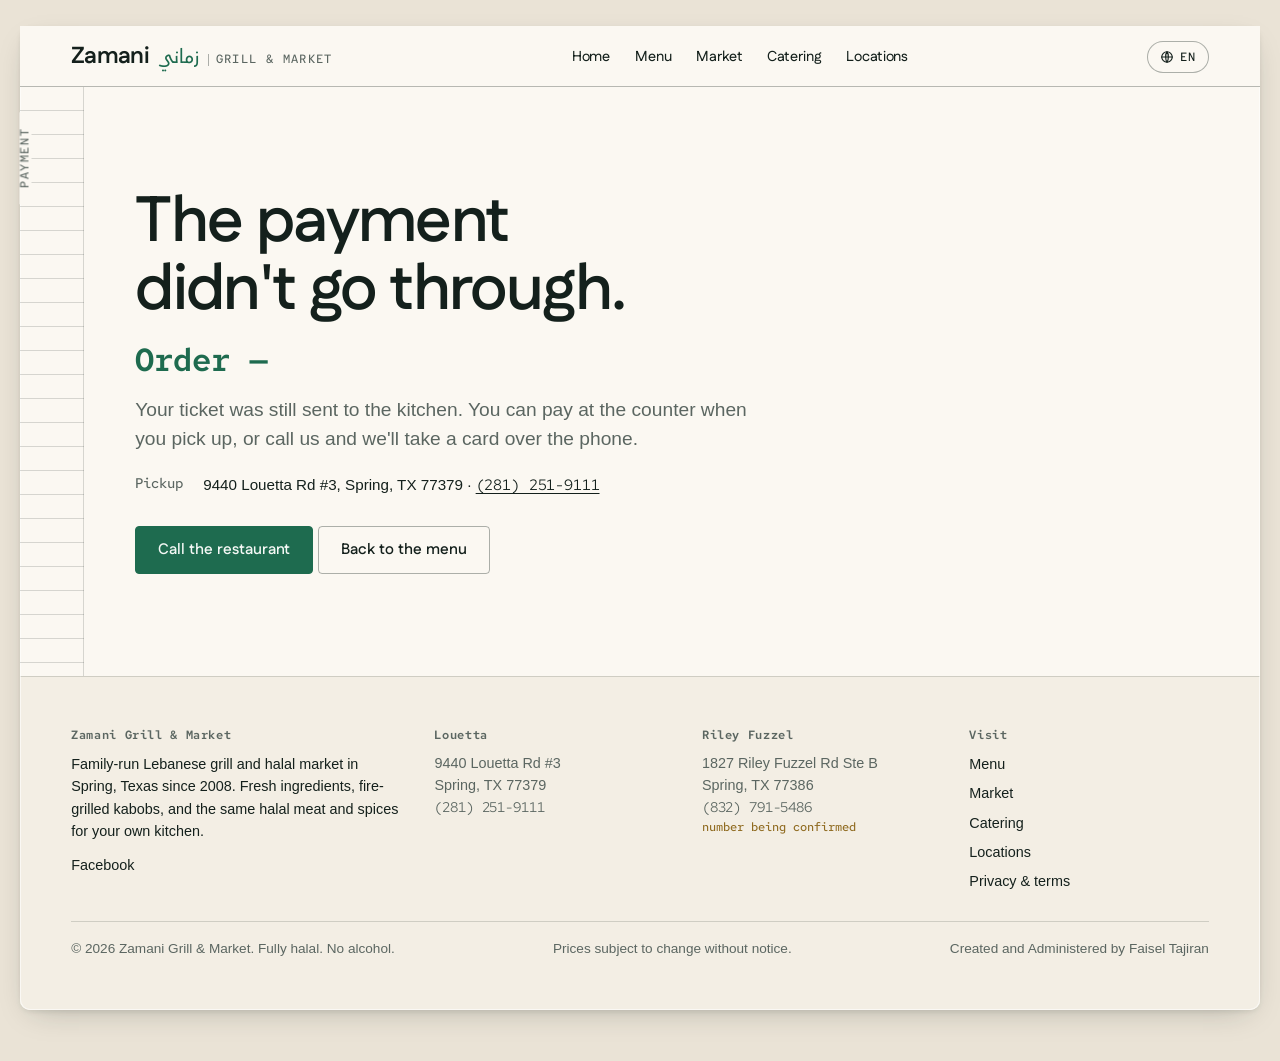
==== commit 9bf25cd3: "Add developer credit link to the footer - Footer bottom row now ends with "Created and Administered " ====
--- a/order/failed/index.html
+++ b/order/failed/index.html
@@ -69,7 +69,7 @@
     <p style="margin-top:12px"><a href="https://www.facebook.com/zamanimarketgrill" rel="noopener" target="_blank">Facebook</a></p></div>
   <div><p class="fh">Louetta</p><address>9440 Louetta Rd #3<br>Spring, TX 77379<br><a href="tel:+12812519111" class="mono">(281) 251-9111</a></address></div><div><p class="fh">Riley Fuzzel</p><address>1827 Riley Fuzzel Rd Ste B<br>Spring, TX 77386<br><a href="tel:+18327915486" class="mono">(832) 791-5486</a><span class="confirming" data-i18n="foot.confirming">number being confirmed</span></address></div>
   <div><p class="fh" data-i18n="foot.visit">Visit</p><ul><li><a href="../../menu" data-i18n="nav.menu">Menu</a></li><li><a href="../../market" data-i18n="nav.market">Market</a></li><li><a href="../../catering" data-i18n="nav.catering">Catering</a></li><li><a href="../../locations" data-i18n="nav.locations">Locations</a></li><li><a href="../../privacy" data-i18n="foot.privacy">Privacy &amp; terms</a></li></ul></div>
-  <div class="legal"><span>© <span class="num">2026</span> Zamani Grill &amp; Market. <span data-i18n="foot.halal">Fully halal. No alcohol.</span></span><span data-i18n="foot.prices">Prices subject to change without notice.</span></div>
+  <div class="legal"><span>© <span class="num">2026</span> Zamani Grill &amp; Market. <span data-i18n="foot.halal">Fully halal. No alcohol.</span></span><span data-i18n="foot.prices">Prices subject to change without notice.</span><span><a href="https://www.faiseltajiran.com" style="text-decoration:none">Created and Administered by Faisel Tajiran</a></span></div>
 </footer>
 <!-- /@footer -->
 </div>
--- a/css/site.css
+++ b/css/site.css
@@ -11,6 +11,7 @@
   --brand:#1E6B4F; --brand-deep:#14523B; --brand-lt:#2F8A68; --accent:#B98A2E; --accent-deep:#8F6A1F;
   /* structure */
   --line:rgba(20,32,28,.16); --line-strong:rgba(20,32,28,.34); --rail:64px;
+  --line-on-brand:rgba(255,255,255,.25); --line-on-brand-strong:rgba(255,255,255,.5); --wash-on-brand:rgba(255,255,255,.1); --highlight:rgba(255,255,255,.6);
   /* type */
   --display:"Fustat",system-ui,-apple-system,"Segoe UI",Helvetica,Arial,sans-serif;
   --sans:-apple-system,BlinkMacSystemFont,"Segoe UI",Helvetica,Arial,sans-serif;
@@ -51,7 +52,7 @@
 .sheet{max-width:var(--maxw);margin:clamp(10px,2vw,28px) auto clamp(24px,4vw,56px);background:var(--paper);
   box-shadow:var(--shadow);border-radius:var(--r-lg);position:relative;isolation:isolate}
 .sheet::before{content:"";position:absolute;inset:0;pointer-events:none;border-radius:inherit;
-  box-shadow:inset 0 0 0 1px rgba(255,255,255,.6)}
+  box-shadow:inset 0 0 0 1px var(--highlight)}
 .grid{display:grid;grid-template-columns:var(--rail) minmax(0,1fr)}
 .rail{border-inline-end:1px solid var(--line);position:relative;background:
   repeating-linear-gradient(to bottom,transparent 0 23px,var(--line) 23px 24px);}
@@ -162,7 +163,7 @@
 .course + .course{border-top:1px solid var(--line)}
 .course-head{display:grid;grid-template-columns:1fr auto;align-items:baseline;gap:16px;margin-bottom:18px;position:sticky;top:64px;background:var(--paper);z-index:5;padding:10px 0;border-bottom:1px solid var(--line)}
 .course-head h2{font-size:clamp(1.5rem,2.6vw,2.2rem)}
-.course-head .note{color:var(--muted);font-size:.88rem;max-width:48ch;text-align:end}
+.course-head .note{color:var(--muted);font-size:.9rem;max-width:48ch;text-align:end}
 .course-head .n{font:500 .74rem/1 var(--mono);letter-spacing:.1em;color:var(--muted)}
 .dishes{display:grid;gap:0}
 .dish{display:grid;grid-template-columns:112px minmax(0,1fr) auto;gap:18px;align-items:center;padding:16px 0;border-bottom:1px dashed var(--line);position:relative}
@@ -170,7 +171,7 @@
 .dish-img{width:112px;aspect-ratio:4/3;object-fit:cover;border-radius:6px;background:var(--paper-2);border:1px solid var(--line)}
 .dish-body h3{font-size:1.15rem;font-weight:600;display:flex;gap:.55em;align-items:baseline;flex-wrap:wrap}
 .dish-body h3 .code{font:500 .72rem/1 var(--mono);letter-spacing:.08em;color:var(--muted);padding:3px 5px;border:1px solid var(--line);border-radius:2px;direction:ltr;unicode-bidi:isolate}
-.dish-body p{color:var(--muted);font-size:.94rem;margin-top:4px;max-width:58ch}
+.dish-body p{color:var(--muted);font-size:.95rem;margin-top:4px;max-width:58ch}
 .dish-body .tag{display:inline-block;font:500 .74rem/1 var(--mono);letter-spacing:.08em;color:var(--brand-deep);margin-top:6px;margin-inline-end:10px;direction:ltr;unicode-bidi:isolate}
 .dish-side{display:flex;align-items:center;gap:14px;justify-self:end}
 .price{font-size:1.05rem;font-weight:500;white-space:nowrap;direction:ltr;unicode-bidi:isolate}
@@ -190,11 +191,11 @@
 /* configure panel (variants / choices) — inline, under the row */
 .config{grid-column:1 / -1;background:var(--paper-2);border:1px solid var(--line);border-radius:var(--r-lg);padding:16px 18px;display:grid;gap:14px;margin-top:4px}
 .config[hidden]{display:none}
-.config h4{font:500 .84rem/1.45 var(--mono);letter-spacing:.01em;color:var(--muted)}
+.config h4{font:500 .85rem/1.45 var(--mono);letter-spacing:.01em;color:var(--muted)}
 .config .group{display:flex;flex-wrap:wrap;gap:8px}
 .choice{position:relative}
 .choice input{position:absolute;opacity:0;inset:0;cursor:pointer}
-.choice > span{display:inline-flex;align-items:center;gap:.5em;padding:9px 14px;border:1px solid var(--line-strong);border-radius:999px;background:var(--paper);font-size:.92rem;min-height:40px;transition:background var(--fast) var(--ease),color var(--fast) var(--ease)}
+.choice > span{display:inline-flex;align-items:center;gap:.5em;padding:9px 14px;border:1px solid var(--line-strong);border-radius:999px;background:var(--paper);font-size:.9rem;min-height:40px;transition:background var(--fast) var(--ease),color var(--fast) var(--ease)}
 .choice input:checked + span{background:var(--ink);color:var(--paper);border-color:var(--ink)}
 .choice input:focus-visible + span{outline:2px solid var(--brand);outline-offset:2px}
 .config-foot{display:flex;justify-content:space-between;align-items:center;gap:12px;flex-wrap:wrap}
@@ -202,7 +203,7 @@
 .qty button{width:40px;height:40px;border:0;background:var(--paper);font-size:1.1rem;transition:background var(--fast)}
 .qty button:hover{background:var(--paper-3)}
 .qty output{min-width:2.4em;text-align:center;font-family:var(--mono);font-weight:500}
-.config .err{color:#8A3B2E;font-size:.88rem}
+.config .err{color:#8A3B2E;font-size:.9rem}
 
 /* ---------- the ticket (cart) ---------- */
 .ticket{position:fixed;inset-block:0;inset-inline-end:0;width:min(420px,100%);background:var(--paper);border-inline-start:1px solid var(--line-strong);
@@ -217,10 +218,10 @@
 .line{display:grid;grid-template-columns:1fr auto;gap:4px 14px;padding:14px 0;border-bottom:1px dashed var(--line);animation:stamp var(--slow) var(--ease)}
 @keyframes stamp{0%{opacity:0;transform:translateY(-6px) scale(.98)}100%{opacity:1;transform:none}}
 .line .name{font-weight:600;font-family:var(--display)}
-.line .meta{color:var(--muted);font-size:.86rem;grid-column:1}
+.line .meta{color:var(--muted);font-size:.85rem;grid-column:1}
 .line .price{grid-row:1;grid-column:2}
 .line .ctl{grid-column:1 / -1;display:flex;justify-content:space-between;align-items:center;margin-top:6px}
-.line .rm{width:32px;height:32px;border:1px solid var(--line-strong);border-radius:3px;background:var(--paper);display:grid;place-items:center;color:var(--muted)}
+.line .rm{width:32px;height:32px;border:1px solid var(--line-strong);border-radius:var(--r);background:var(--paper);display:grid;place-items:center;color:var(--muted)}
 .line .rm:hover{border-color:#8A3B2E;color:#8A3B2E}
 .line .qty{height:34px}.line .qty button{width:34px;height:34px}
 .ticket-foot{border-top:1px solid var(--line);padding:16px 20px 20px;background:var(--paper-2)}
@@ -260,14 +261,14 @@
 /* ---------- forms ---------- */
 .form{display:grid;gap:18px}
 .field{display:grid;gap:6px}
-.field label,.field legend{font:500 .84rem/1.45 var(--mono);letter-spacing:.01em;color:var(--muted)}
+.field label,.field legend{font:500 .85rem/1.45 var(--mono);letter-spacing:.01em;color:var(--muted)}
 .field input,.field select,.field textarea{font:inherit;padding:13px 14px;border:1px solid var(--line-strong);border-radius:var(--r);background:var(--paper);color:var(--ink);width:100%;min-height:48px}
 .field input:focus,.field textarea:focus,.field select:focus{outline:2px solid var(--brand);outline-offset:0;border-color:var(--brand)}
 .field input::placeholder,.field textarea::placeholder{color:#8A938F}
 .field textarea{min-height:96px;resize:vertical}
-.field .hint{font-size:.84rem;color:var(--muted)}
+.field .hint{font-size:.85rem;color:var(--muted)}
 .field.invalid input,.field.invalid textarea{border-color:#8A3B2E}
-.field .error{display:none;font-size:.84rem;color:#8A3B2E}
+.field .error{display:none;font-size:.85rem;color:#8A3B2E}
 .field.invalid .error{display:block}
 fieldset{border:0;padding:0;margin:0;display:grid;gap:10px}
 .two{display:grid;grid-template-columns:1fr 1fr;gap:16px}
@@ -276,11 +277,11 @@
 .radio-card input{position:absolute;opacity:0;inset:0;cursor:pointer}
 .radio-card > span{display:grid;grid-template-columns:1fr auto;gap:2px 12px;padding:14px 16px;border:1px solid var(--line-strong);border-radius:var(--r-lg);background:var(--paper);transition:background var(--fast),border-color var(--fast)}
 .radio-card > span > b{font-family:var(--display);font-weight:600}
-.radio-card > span > small{color:var(--muted);grid-column:1;font-size:.86rem;font-family:var(--sans)}
+.radio-card > span > small{color:var(--muted);grid-column:1;font-size:.85rem;font-family:var(--sans)}
 .radio-card > span > .price{grid-row:1;grid-column:2}
 .radio-card input:checked + span{border-color:var(--brand);background:rgba(30,107,79,.08)}
 .radio-card input:focus-visible + span{outline:2px solid var(--brand);outline-offset:2px}
-.notice{border:1px solid var(--line-strong);border-radius:var(--r-lg);padding:14px 16px;font-size:.92rem;background:var(--paper-2);display:flex;gap:12px;align-items:flex-start}
+.notice{border:1px solid var(--line-strong);border-radius:var(--r-lg);padding:14px 16px;font-size:.9rem;background:var(--paper-2);display:flex;gap:12px;align-items:flex-start}
 .notice.brass{border-color:var(--accent);background:rgba(185,138,46,.1)}
 .notice svg{flex:none;width:18px;height:18px;margin-top:2px}
 
@@ -290,15 +291,15 @@
 .band p{opacity:.9;max-width:56ch}
 .band .btn{background:var(--paper);color:var(--ink);border-color:var(--paper)}
 .band .btn:hover{background:var(--paper-2)}
-.band .btn.ghost{background:transparent;color:var(--ink-on-brand);border-color:rgba(255,255,255,.5)}
-.band .btn.ghost:hover{background:rgba(255,255,255,.1)}
+.band .btn.ghost{background:transparent;color:var(--ink-on-brand);border-color:var(--line-on-brand-strong)}
+.band .btn.ghost:hover{background:var(--wash-on-brand)}
 .band-grid{display:grid;grid-template-columns:minmax(0,1fr) minmax(0,1fr);gap:clamp(24px,4vw,64px);align-items:center}
 .band.brass{background:var(--accent);color:var(--ink)}
 .band.brass .btn{background:var(--ink);color:var(--paper);border-color:var(--ink)}
 .band.brass .btn:hover{background:var(--brand-deep);border-color:var(--brand-deep)}
 .band.brass .btn.ghost{background:transparent;color:var(--ink);border-color:rgba(20,32,28,.45)}
 .band.brass .btn.ghost:hover{background:rgba(20,32,28,.08);border-color:var(--ink)}
-.band .fact{display:grid;gap:4px;padding:16px 0;border-top:1px solid rgba(255,255,255,.25)}
+.band .fact{display:grid;gap:4px;padding:16px 0;border-top:1px solid var(--line-on-brand)}
 .band .fact b{font:600 1.6rem/1.15 var(--display)}
 .band .fact span{opacity:.85;font-size:.9rem}
 .band.brass .fact{border-top-color:rgba(20,32,28,.25)}
@@ -311,9 +312,9 @@
 .place-body{padding:22px 22px 24px;display:grid;gap:10px;align-content:start}
 .place-body h3,.place-body h2{font-size:1.5rem}
 .place-body address{font-style:normal;color:var(--muted);line-height:1.5}
-.hours{display:grid;gap:4px;font-size:.92rem}
+.hours{display:grid;gap:4px;font-size:.9rem}
 .hours div{display:flex;justify-content:space-between;gap:12px;border-bottom:1px dotted var(--line);padding:4px 0}
-.hours time{font-size:.88rem}
+.hours time{font-size:.9rem}
 .place-actions{display:flex;gap:10px;flex-wrap:wrap;margin-top:6px}
 .unverified{font:500 .74rem/1.3 var(--mono);letter-spacing:.05em;color:var(--accent-deep);border:1px dashed var(--accent);padding:6px 8px;border-radius:2px;display:inline-block}
 
@@ -327,8 +328,29 @@
 .goods{display:grid}
 .good{display:grid;grid-template-columns:minmax(0,1fr) auto auto;gap:14px;align-items:center;padding:12px 0;border-bottom:1px dashed var(--line)}
 .good .nm{font-weight:600;font-family:var(--display)}
-.good .ds{color:var(--muted);font-size:.88rem}
+.good .ds{color:var(--muted);font-size:.9rem}
 .good .unit{font:400 .74rem/1 var(--mono);color:var(--muted);letter-spacing:.04em}
+
+/* ---------- reviews: paper slips sliding along the counter ---------- */
+.reviews{padding:clamp(36px,5vw,64px) 0 clamp(28px,4vw,48px);border-bottom:1px solid var(--line);overflow:hidden}
+.reviews .section-head{padding:0 var(--card-pad);margin-bottom:22px}
+.reviews .section-head h2{font-size:clamp(1.6rem,2.8vw,2.3rem)}
+.reviews .section-head p a{color:var(--brand-deep)}
+.marquee{display:flex;gap:16px;width:max-content;padding:8px var(--card-pad);animation:slide var(--marquee-dur,70s) linear infinite}
+.marquee:hover,.marquee:focus-within{animation-play-state:paused}
+@keyframes slide{to{transform:translateX(calc(-50% - 8px))}}
+html[dir="rtl"] .marquee{animation-name:slide-rtl}
+@keyframes slide-rtl{to{transform:translateX(calc(50% + 8px))}}
+.slip{flex:none;width:min(320px,78vw);background:var(--paper);border:1px solid var(--line-strong);border-radius:var(--r);padding:18px 18px 16px;display:grid;gap:10px;align-content:start;
+  box-shadow:0 8px 18px -12px rgba(20,32,28,.35);transform:rotate(var(--tilt,0deg))}
+.slip:nth-child(3n+1){--tilt:-.6deg}.slip:nth-child(3n+2){--tilt:.5deg}.slip:nth-child(3n){--tilt:-.3deg}
+.slip .stars{display:flex;gap:2px}
+.slip .stars .star{width:14px;height:14px;margin:0}
+.slip blockquote{margin:0;font-size:.95rem;line-height:1.5;direction:ltr;text-align:start;unicode-bidi:isolate}
+.slip blockquote::before{content:"\201C";color:var(--accent);font:700 1.6rem/0 var(--display);vertical-align:-.35em;margin-inline-end:.1em}
+.slip footer{display:grid;gap:2px;font:500 .74rem/1.35 var(--mono);color:var(--muted);letter-spacing:.02em;direction:ltr;margin-top:auto}
+.slip footer b{color:var(--ink);font-weight:600}
+@media (prefers-reduced-motion:reduce){.reviews{overflow-x:auto;scroll-snap-type:x mandatory}.marquee{animation:none}.slip{scroll-snap-align:start}.marquee-copy{display:none!important}}
 
 /* ---------- proof strip ---------- */
 .proof{display:grid;grid-template-columns:repeat(3,minmax(0,1fr));gap:1px;background:var(--line);border-block:1px solid var(--line)}
@@ -337,13 +359,13 @@
 .proof span{color:var(--muted);font-size:.9rem}
 
 /* ---------- footer ---------- */
-.foot{padding:clamp(32px,4vw,56px) var(--card-pad);border-top:1px solid var(--line);display:grid;grid-template-columns:1.4fr 1fr 1fr 1fr;gap:28px;font-size:.92rem;background:var(--paper-2);border-radius:0 0 var(--r-lg) var(--r-lg)}
+.foot{padding:clamp(32px,4vw,56px) var(--card-pad);border-top:1px solid var(--line);display:grid;grid-template-columns:1.4fr 1fr 1fr 1fr;gap:28px;font-size:.9rem;background:var(--paper-2);border-radius:0 0 var(--r-lg) var(--r-lg)}
 .foot .fh{font:600 .78rem/1 var(--mono);letter-spacing:.05em;color:var(--muted);margin:0 0 12px}
 .foot ul{list-style:none;padding:0;margin:0;display:grid;gap:7px}
 .foot a{text-decoration:none}.foot a:hover{text-decoration:underline}
 .foot address{font-style:normal;color:var(--muted);line-height:1.5}
 .foot .confirming{display:block;font:500 .74rem/1.4 var(--mono);color:var(--accent-deep)}
-.foot .legal{grid-column:1 / -1;border-top:1px solid var(--line);padding-top:16px;color:var(--muted);font-size:.82rem;display:flex;justify-content:space-between;gap:16px;flex-wrap:wrap}
+.foot .legal{grid-column:1 / -1;border-top:1px solid var(--line);padding-top:16px;color:var(--muted);font-size:.85rem;display:flex;justify-content:space-between;gap:16px;flex-wrap:wrap}
 
 /* ---------- reveal ---------- */
 .rv{opacity:0;transform:translateY(12px);transition:opacity var(--slow) var(--ease),transform var(--slow) var(--ease)}
@@ -363,9 +385,12 @@
 .menu-aside .mini{margin-top:22px;padding-top:18px;border-top:1px solid var(--line);font-size:.9rem;color:var(--muted);display:grid;gap:8px}
 .course-nav{display:none;gap:8px;overflow-x:auto;padding:10px var(--card-pad);border-bottom:1px solid var(--line);position:sticky;top:64px;background:var(--paper);z-index:6;scrollbar-width:none}
 .course-nav::-webkit-scrollbar{display:none}
-.course-nav a{white-space:nowrap;text-decoration:none;padding:8px 12px;border:1px solid var(--line-strong);border-radius:999px;font-size:.86rem}
+.course-nav a{white-space:nowrap;text-decoration:none;padding:8px 12px;border:1px solid var(--line-strong);border-radius:999px;font-size:.85rem}
 .course-nav a.active{background:var(--ink);color:var(--paper);border-color:var(--ink)}
-.checkout{display:grid;grid-template-columns:minmax(0,1fr) 380px;gap:clamp(24px,4vw,64px);padding:clamp(24px,4vw,56px) var(--card-pad)}
+.checkout{display:grid;grid-template-columns:minmax(0,1fr) 380px;grid-template-areas:"head aside" "form aside";gap:0 clamp(24px,4vw,64px);padding:clamp(24px,4vw,56px) var(--card-pad)}
+.co-head{grid-area:head;margin-bottom:24px}
+.co-form{grid-area:form}
+.checkout .summary{grid-area:aside}
 .summary{border:1px solid var(--line);border-radius:var(--r-lg);background:var(--paper-2);padding:20px;position:sticky;top:84px;align-self:start}
 .summary h2{font-size:1.2rem;margin-bottom:8px}
 .summary .line{animation:none}
@@ -373,16 +398,16 @@
 .thanks h1{font-size:clamp(2.2rem,5vw,4rem)}
 .thanks .orderno{font:600 clamp(1.4rem,3vw,2rem)/1 var(--mono);color:var(--brand);margin:20px 0}
 .kv{display:grid;grid-template-columns:auto 1fr;gap:8px 20px;font-size:.95rem;margin-top:20px}
-.kv dt{color:var(--muted);font:500 .84rem/1.6 var(--mono)}
+.kv dt{color:var(--muted);font:500 .85rem/1.6 var(--mono)}
 .kv dd{margin:0}
 .catering-grid{display:grid;grid-template-columns:minmax(0,1fr) minmax(0,1fr);gap:clamp(24px,4vw,64px);align-items:start}
 .pricelist{display:grid}
 .pricelist > div{display:grid;grid-template-columns:minmax(10em,1fr) auto;gap:12px;padding:12px 0;border-bottom:1px dashed var(--line);align-items:baseline}
 .pricelist b{font-family:var(--display);font-weight:600}
-.pricelist small{color:var(--muted);display:block;font-size:.86rem}
+.pricelist small{color:var(--muted);display:block;font-size:.85rem}
 .skeleton{background:linear-gradient(90deg,var(--paper-2),var(--paper-3),var(--paper-2));background-size:200% 100%;animation:sh 1.2s linear infinite;border-radius:4px;min-height:1em}
 @keyframes sh{to{background-position:-200% 0}}
-.toast{position:fixed;left:50%;bottom:calc(130px + env(safe-area-inset-bottom));transform:translate(-50%,20px);background:var(--ink);color:var(--paper);padding:12px 16px;border-radius:6px;font-size:.92rem;opacity:0;transition:opacity var(--fast),transform var(--fast) var(--ease);z-index:70;pointer-events:none;box-shadow:var(--shadow)}
+.toast{position:fixed;left:50%;bottom:calc(130px + env(safe-area-inset-bottom));transform:translate(-50%,20px);background:var(--ink);color:var(--paper);padding:12px 16px;border-radius:6px;font-size:.9rem;opacity:0;transition:opacity var(--fast),transform var(--fast) var(--ease);z-index:70;pointer-events:none;box-shadow:var(--shadow)}
 .toast[data-show]{opacity:1;transform:translate(-50%,0)}
 
 /* ---------- responsive ---------- */
@@ -391,8 +416,8 @@
   .menu-aside{display:none}
   .course-nav{display:flex}
   .foot{grid-template-columns:repeat(2,minmax(0,1fr))}
-  .checkout{grid-template-columns:minmax(0,1fr)}
-  .summary{position:static;order:-1}
+  .checkout{grid-template-columns:minmax(0,1fr);grid-template-areas:"head" "aside" "form"}
+  .summary{position:static;margin-bottom:24px}
 }
 @media (max-width:860px){
   :root{--rail:0px}
@@ -403,7 +428,7 @@
   .nav{grid-row:2;grid-column:1 / -1;justify-content:flex-start;gap:4px;overflow-x:auto;flex-wrap:nowrap;scrollbar-width:none;margin:0 -16px;padding:0 16px}
   .nav a{white-space:nowrap}
   .nav::-webkit-scrollbar{display:none}
-  .nav a{padding:8px 8px;font-size:.88rem}
+  .nav a{padding:8px 8px;font-size:.9rem}
   .wordmark .sub{display:none}
   .hero{grid-template-columns:minmax(0,1fr)}
   .hero .frame{order:-1}
@@ -443,3 +468,7 @@
   .sheet{box-shadow:none;margin:0}
   .course-head{position:static}
 }
+
+/* TEMPORARY: online ordering is switched off until launch. This hides every ordering control
+   (add buttons, the ticket, the order bar). Delete this block to bring them back. */
+.cartbtn,.add,.config,.ticket,.scrim,.orderbar{display:none!important}
